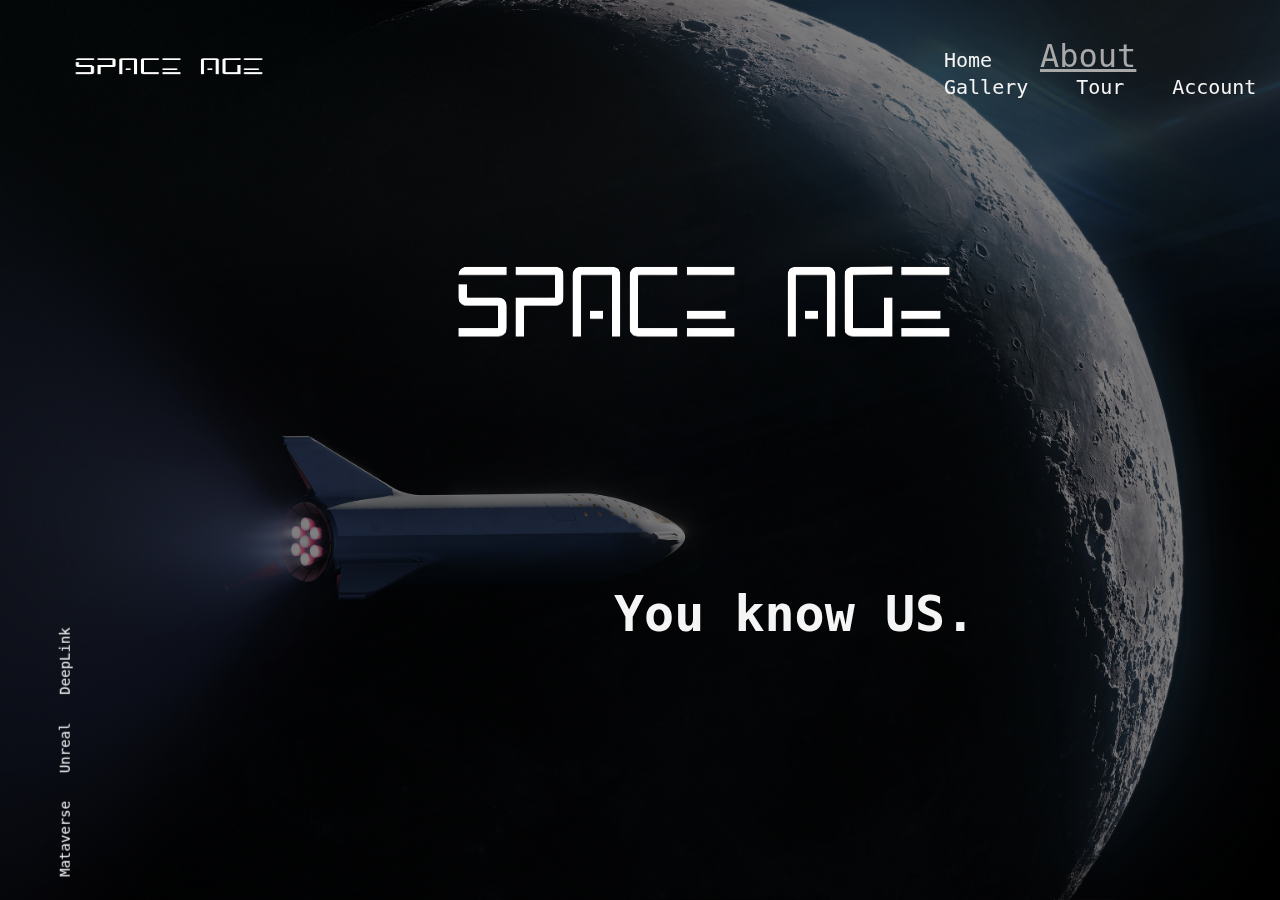
==== about.html @ a37f6cee "Crime" ====
<!DOCTYPE html>
<html>
<head>
	<meta charset="utf-8">
	<meta name="viewport" content="width=device-width, initial-scale=1">
	<link rel="shortcut icon" type="image/png" href="tab_logo.png">
	<link rel="stylesheet" type="text/css" href="about.style.css">
	<title>
		About Space Age
	</title>
</head>
<body>
	<div class="main">
		<div class="navbar">
			<img src="Space_Age_logo.png" class="logo">
			<nav>
				<ul>
					<li><a href="index.html" class="home">Home</a></li>
					<li><a href="about.html" class="about">About</a></li>
					<li><a href="gallery.html" class="gallery">Gallery</a></li>
					<li><a href="tour.html" class="tour">Tour</a></li>
					<li><a href="LogIn.html" class="account">Account</a></li>
				</ul>
			</nav>
			<img src="Space_Age_logo.png" class="rock">
		</div>
		<div class="content">
			<h3>You know US.</h3>
		</div>
		<div class="links">
			<a href="#" class="mata">Mataverse</a>
			<a href="#" class="unreal">Unreal</a>
			<a href="#" class="deeplink">DeepLink</a>
		</div>
	</div>
	<div>
		
	</div>
</body>
</html>
---- about.style.css ----
*{
	margin: 0;
	padding: 0;
	font-family: monospace;
	transition: .5s ease;
}
.main{
	height: 100vh;
	width: 100%;
	background-image: linear-gradient(rgba(0, 0, 0, .5),rgba(0, 0, 0, .5)) ,url(rock.jpg);
	background-position: center;
	background-size: cover;
	padding-right: 5%;
	padding-left: 5%;
	box-sizing: border-box;
	position: relative;
}
.navbar{
	width: 100%;
	height: 15vh;
	margin: auto;
	margin-left: 10px;
	display: flex;
	align-items: center;
	z-index: 1;
}
.logo{
	position: fixed;
	width: 190px;
	height: 30px;
	cursor: pointer;
}
nav{
	position: fixed;
	flex: 1;
	padding-left: 850px;	
}
nav ul li{
	display: inline-block;
	list-style: none;
	margin: 0 20px;
}
nav ul li a{
	letter-spacing: 0px;
	text-decoration: none;
	color: whitesmoke;
	font-size: 20px;
}
.home:hover{
	font-size: 22px;
	color: darkgrey;
	text-decoration: underline;
}
.tour:hover{
	font-size: 21px;
	color: darkgrey;
	text-decoration: underline;
}
.about{
	font-size: 32px;
	margin-left: 0px;
	margin-right: 0px;
	color: darkgrey;
	text-decoration: underline;
}
.account:hover{
	font-size: 21px;
	color: darkgrey;
	text-decoration: underline;
}
.gallery:hover{
	font-size: 21px;
	color: darkgrey;
	text-decoration: underline;
}
}
.content{
	margin-left: 250px;
	margin-top: 400px;
}
.content h3{
	margin-left: 550px;
	margin-top: 450px;
	font-size: 50px;
	color: whitesmoke;
}
.links{
	transform: rotate(-90deg);
	position: fixed;
	left: -70px;
	bottom: 150px;
	z-index: 1;
	/*
	scroll-behavior: ;*/
}
.links a{
	text-decoration: none;
	color: whitesmoke;
	padding-right: 20px;
	font-size: 14px;
}
.deeplink:hover{
	padding-right: 5px;
	padding-left: 5px;
	font-size: 18px;
	color: darkgrey;
}
.mata:hover{
	padding-right: 5px;
	padding-left: 5px;
	font-size: 18px;
	color: darkgrey;
}
.unreal:hover{
	padding-right: 5px;
	padding-left: 5px;
	font-size: 18px;
	color: darkgrey;
}
.rock{
		margin-top: 42%;
		margin-left: 33%;
}
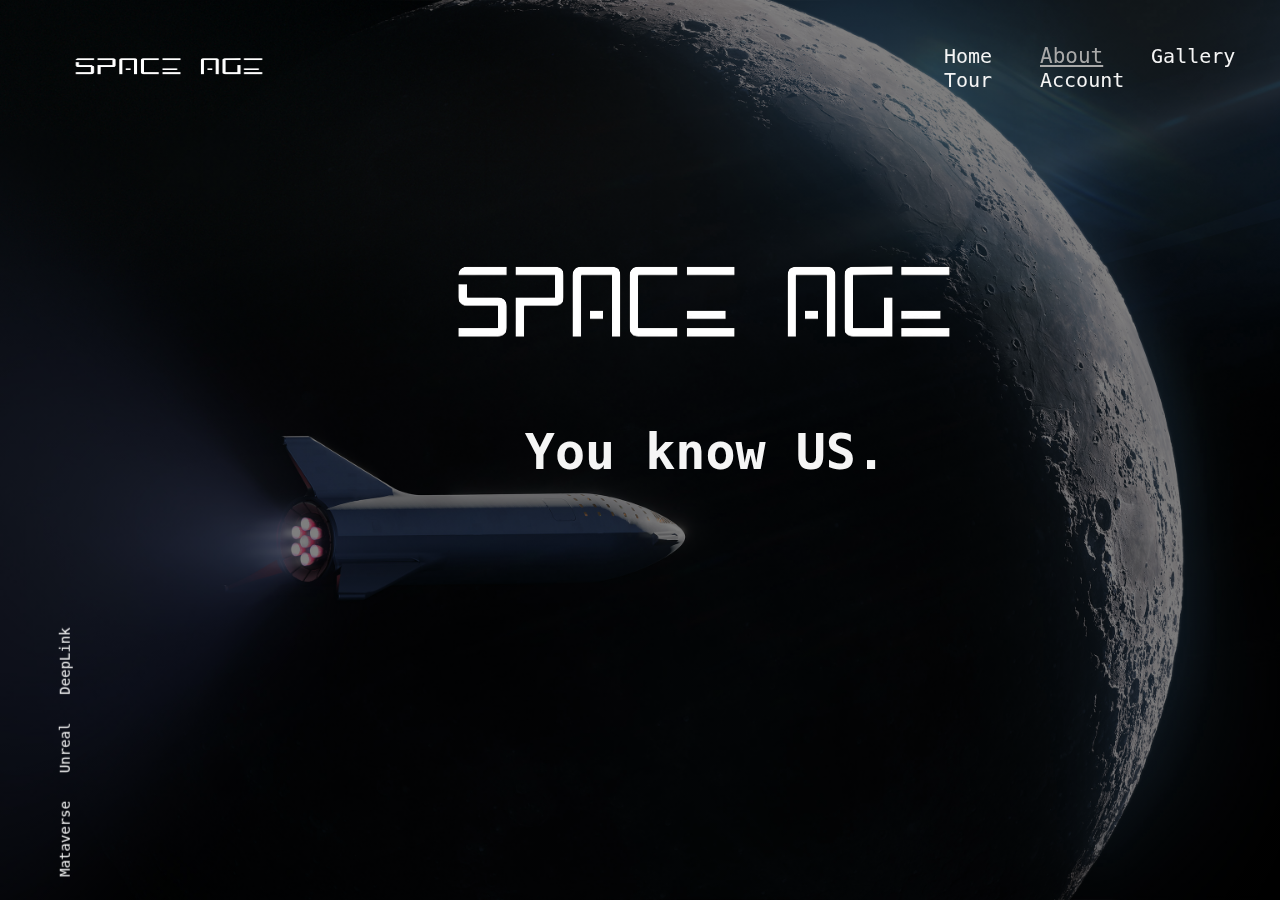
==== commit 02ec1a9b: "." ====
--- a/about.html
+++ b/about.html
@@ -3,8 +3,8 @@
 <head>
 	<meta charset="utf-8">
 	<meta name="viewport" content="width=device-width, initial-scale=1">
-	<link rel="shortcut icon" type="image/png" href="tab_logo.png">
-	<link rel="stylesheet" type="text/css" href="about.style.css">
+	<link rel="shortcut icon" type="image/png" href="image/tab_logo.png">
+	<link rel="stylesheet" type="text/css" href="css/about.style.css">
 	<title>
 		About Space Age
 	</title>
@@ -12,7 +12,7 @@
 <body>
 	<div class="main">
 		<div class="navbar">
-			<img src="Space_Age_logo.png" class="logo">
+			<img src="image/Space_Age_logo.png" class="logo">
 			<nav>
 				<ul>
 					<li><a href="index.html" class="home">Home</a></li>
@@ -22,7 +22,7 @@
 					<li><a href="LogIn.html" class="account">Account</a></li>
 				</ul>
 			</nav>
-			<img src="Space_Age_logo.png" class="rock">
+			<img src="image/Space_Age_logo.png" class="rock">
 		</div>
 		<div class="content">
 			<h3>You know US.</h3>
@@ -34,7 +34,6 @@
 		</div>
 	</div>
 	<div>
-		
 	</div>
 </body>
 </html>--- a/css/about.style.css
+++ b/css/about.style.css
@@ -0,0 +1,106 @@
+*{
+	margin: 0;
+	padding: 0;
+	font-family: monospace;
+	transition: .5s ease;
+}
+.main{
+	height: 100vh;
+	width: 100%;
+	background-image: linear-gradient(rgba(0, 0, 0, .5),rgba(0, 0, 0, .5)) ,url(../image/rock.jpg);
+	background-position: center;
+	background-size: cover;
+	padding-right: 5%;
+	padding-left: 5%;
+	box-sizing: border-box;
+	position: relative;
+}
+.navbar{
+	width: 100%;
+	height: 15vh;
+	margin: auto;
+	margin-left: 10px;
+	display: flex;
+	align-items: center;
+	z-index: 1;
+}
+.logo{
+	position: fixed;
+	width: 190px;
+	height: 30px;
+	cursor: pointer;
+}
+nav{
+	position: fixed;
+	flex: 1;
+	padding-left: 850px;	
+}
+nav ul li{
+	display: inline-block;
+	list-style: none;
+	margin: 0 20px;
+}
+nav ul li a{
+	letter-spacing: 0px;
+	text-decoration: none;
+	color: whitesmoke;
+	font-size: 20px;
+}
+nav ul li a:hover{
+	font-size: 21px;
+	color: darkgrey;
+}
+.about{
+	font-size: 21px;
+	margin-left: 0px;
+	margin-right: 0px;
+	color: darkgrey;
+	text-decoration: underline;
+}
+/* .content{
+	margin-left: 250px;
+	margin-top: 400px;
+} */
+.content h3{
+	margin-left: 40%;
+	margin-top: 25%;
+	font-size: 50px;
+	color: whitesmoke;
+}
+.links{
+	transform: rotate(-90deg);
+	position: fixed;
+	left: -70px;
+	bottom: 150px;
+	z-index: 1;
+	/*
+	scroll-behavior: ;*/
+}
+.links a{
+	text-decoration: none;
+	color: whitesmoke;
+	padding-right: 20px;
+	font-size: 14px;
+}
+.deeplink:hover{
+	padding-right: 5px;
+	padding-left: 5px;
+	font-size: 18px;
+	color: darkgrey;
+}
+.mata:hover{
+	padding-right: 5px;
+	padding-left: 5px;
+	font-size: 18px;
+	color: darkgrey;
+}
+.unreal:hover{
+	padding-right: 5px;
+	padding-left: 5px;
+	font-size: 18px;
+	color: darkgrey;
+}
+.rock{
+		margin-top: 42%;
+		margin-left: 33%;
+}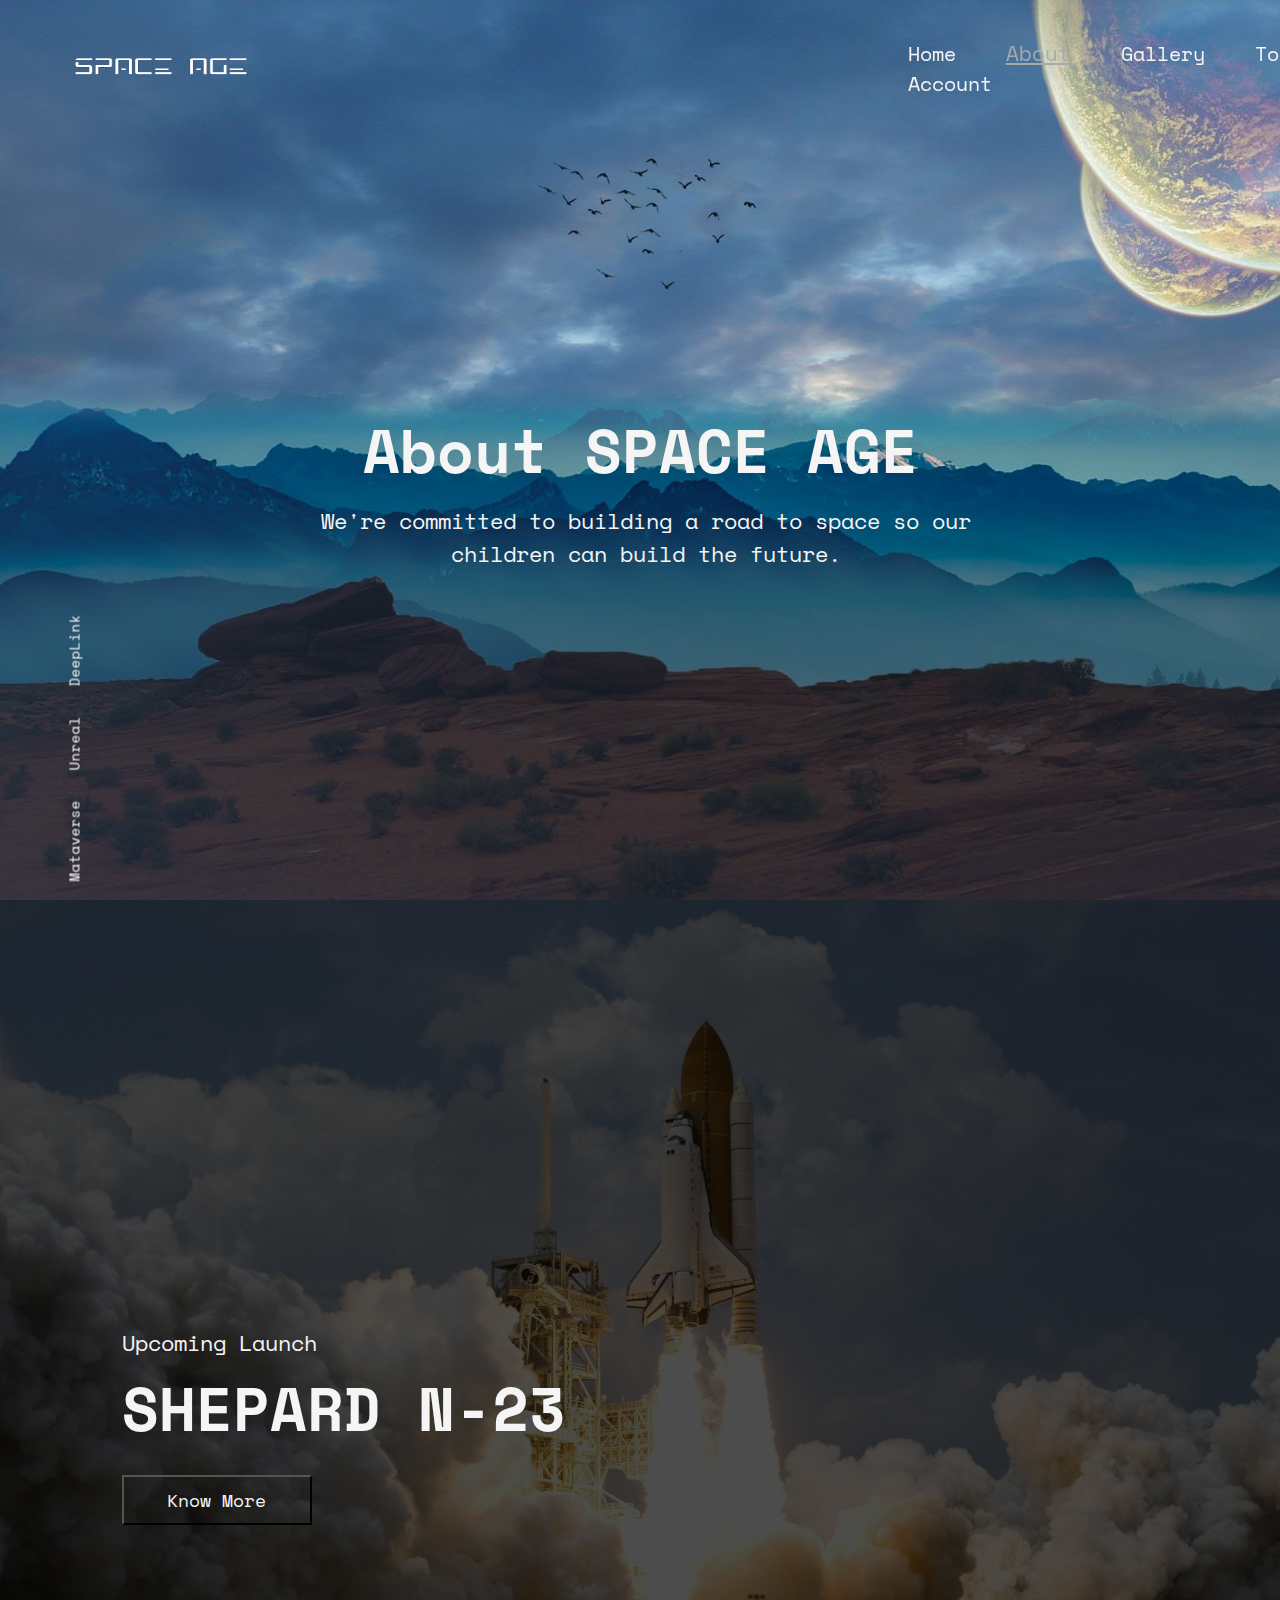
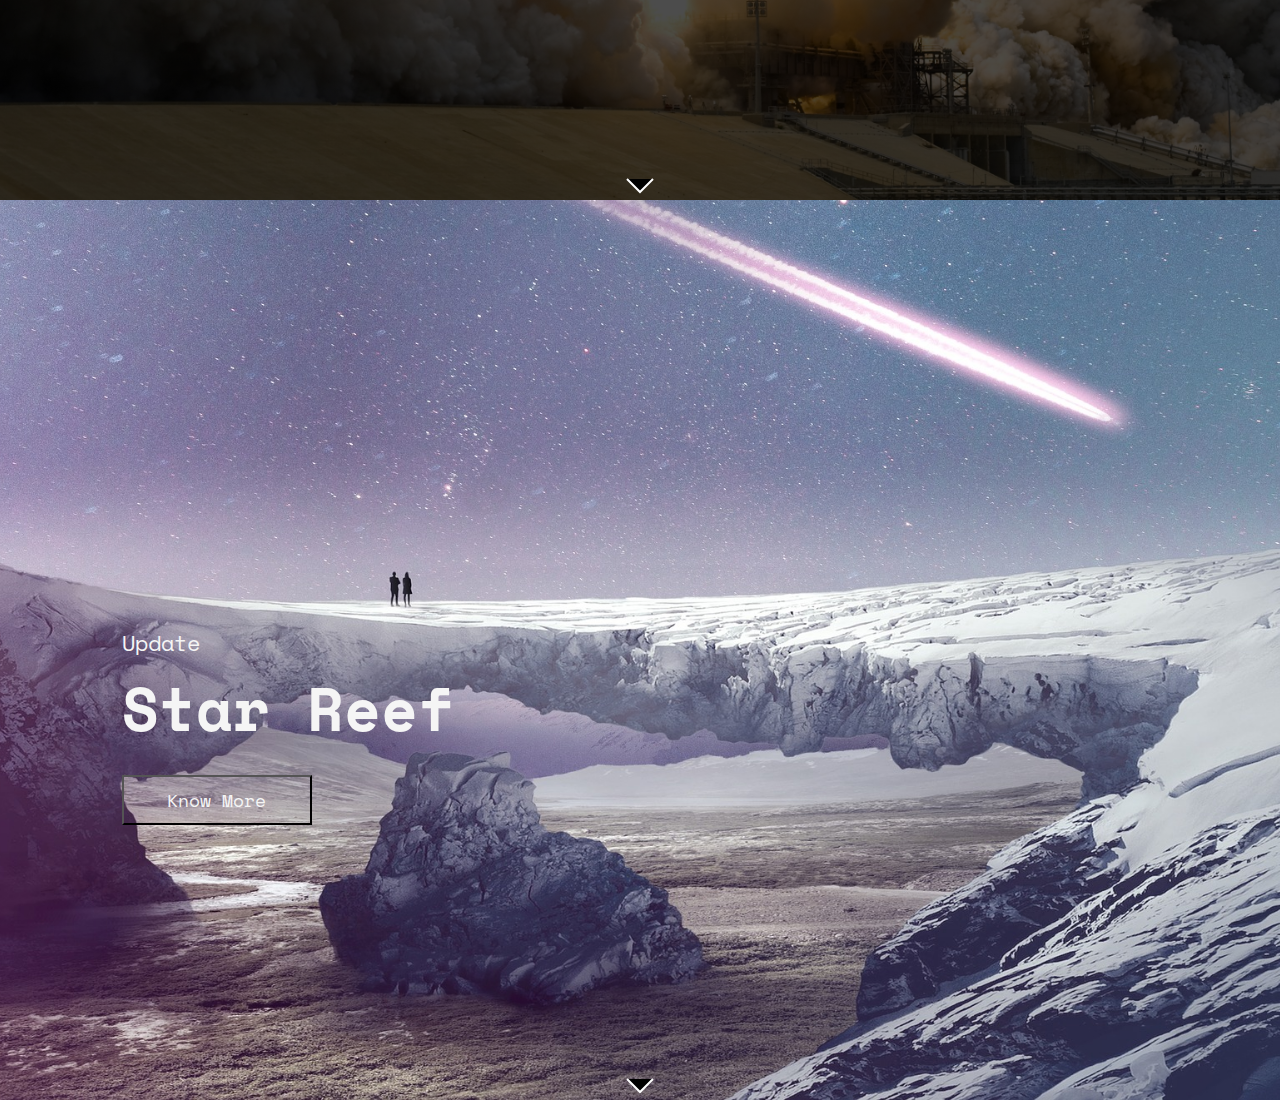
==== commit 4b9fe519: "Font Changed" ====
--- a/about.html
+++ b/about.html
@@ -5,13 +5,16 @@
 	<meta name="viewport" content="width=device-width, initial-scale=1">
 	<link rel="shortcut icon" type="image/png" href="image/tab_logo.png">
 	<link rel="stylesheet" type="text/css" href="css/about.style.css">
+	<link rel="preconnect" href="https://fonts.googleapis.com">
+	<link rel="preconnect" href="https://fonts.gstatic.com" crossorigin>
+	<link href="https://fonts.googleapis.com/css2?family=Space+Mono:ital,wght@0,400;0,700;1,400&display=swap" rel="stylesheet">
 	<title>
 		About Space Age
 	</title>
 </head>
 <body>
-	<div class="main">
-		<div class="navbar">
+    <section class="header">
+        <div class="navbar" id="nav">
 			<img src="image/Space_Age_logo.png" class="logo">
 			<nav>
 				<ul>
@@ -22,18 +25,57 @@
 					<li><a href="LogIn.html" class="account">Account</a></li>
 				</ul>
 			</nav>
-			<img src="image/Space_Age_logo.png" class="rock">
 		</div>
-		<div class="content">
-			<h3>You know US.</h3>
-		</div>
+            <div class="contentsec --center">
+				<h1>About SPACE AGE</h1>
+				<p>We're committed to building a road to space so our children can build the future.</p>
+                <!-- <img src="image/Space_Age_logo.png" alt=""> -->
+            </div>
 		<div class="links">
 			<a href="#" class="mata">Mataverse</a>
 			<a href="#" class="unreal">Unreal</a>
 			<a href="#" class="deeplink">DeepLink</a>
 		</div>
-	</div>
-	<div>
-	</div>
+    </section>
+    <section class="sec">
+        <div class="contentsec">
+            <p>Upcoming Launch</p>
+            <h1>SHEPARD N-23</h1>
+            <a href=""><button class="btn">Know More</button></a>
+            <div class="scrollme">
+                <svg width="30px" height="20px">
+                <path stroke="#ffffff" stroke-width="2px" d="M2.000,5.000 L15.000,18.000 L28.000,5.000 "></path>
+                </svg>
+            </div>
+        </div>
+    </section>
+    <section class="sec --II">
+        <div class="contentsec">
+            <p>Update</p>
+            <h1>Star Reef</h1>
+            <a href=""><button class="btn">Know More</button></a>
+            <div class="scrollme">
+                <svg width="30px" height="20px">
+                <path stroke="#ffffff" stroke-width="2px" d="M2.000,5.000 L15.000,18.000 L28.000,5.000 "></path>
+                </svg>
+            </div>
+        </div>
+    </section>
+    <script type="text/javascript">
+		{
+			var blur_it = document.getElementById("nav");
+			var lastscroll = window.screenY;
+			window.addEventListener("scroll", () =>{
+			if (lastscroll<window.scrollY){
+				console.log("lastscroll");
+				blur_it.classList.add("navbar--hidden")
+			}
+			else{
+				blur_it.classList.remove("navbar--hidden")
+			}
+			lastscroll = window.screenY;
+			})
+	}
+	</script>
 </body>
 </html>--- a/css/about.style.css
+++ b/css/about.style.css
@@ -1,39 +1,40 @@
 *{
 	margin: 0;
 	padding: 0;
-	font-family: monospace;
+	font-family: 'Space Mono', monospace;
 	transition: .5s ease;
 }
-.main{
-	height: 100vh;
+.header{
+    height: 100vh;
 	width: 100%;
-	background-image: linear-gradient(rgba(0, 0, 0, .5),rgba(0, 0, 0, .5)) ,url(../image/rock.jpg);
+	background-image: url(../image/aboutusBG.jpg);
 	background-position: center;
 	background-size: cover;
 	padding-right: 5%;
 	padding-left: 5%;
 	box-sizing: border-box;
 	position: relative;
+
 }
+
 .navbar{
+    position: fixed;
 	width: 100%;
 	height: 15vh;
-	margin: auto;
+	padding-top: 0;
 	margin-left: 10px;
 	display: flex;
 	align-items: center;
-	z-index: 1;
+    z-index: 1;
 }
 .logo{
-	position: fixed;
 	width: 190px;
 	height: 30px;
 	cursor: pointer;
 }
-nav{
-	position: fixed;
+nav ul{
 	flex: 1;
-	padding-left: 850px;	
+	margin-left: 640px;	
 }
 nav ul li{
 	display: inline-block;
@@ -46,10 +47,6 @@
 	color: whitesmoke;
 	font-size: 20px;
 }
-nav ul li a:hover{
-	font-size: 21px;
-	color: darkgrey;
-}
 .about{
 	font-size: 21px;
 	margin-left: 0px;
@@ -57,24 +54,93 @@
 	color: darkgrey;
 	text-decoration: underline;
 }
-/* .content{
-	margin-left: 250px;
-	margin-top: 400px;
-} */
-.content h3{
-	margin-left: 40%;
-	margin-top: 25%;
-	font-size: 50px;
+nav ul li a:hover{
+	font-size: 21px;
+	color: darkgrey;
+	text-decoration: underline;
+}
+
+.navbar--hidden{
+    position: fixed;
+    z-index: 1;
+	opacity: 0;
+}
+.sec{
+    height: 100vh;
+	width: 100%;
+	background-image:linear-gradient(45deg, rgba(0, 0, 0, 0.7), rgba(0, 0, 0, 0.7)),url(../image/upcoming_launch.jpg);
+	background-position: center;
+	background-size: cover;
+	padding-right: 5%;
+	padding-left: 5%;
+	box-sizing: border-box;
+	position: relative;
+    border-top: 10px;
+}
+.--II{
+    background-image: url(../image/ORBITALREEF.jpg);
+}
+.contentsec{
+    color: whitesmoke;
+	font-size: 30px;
+	padding-left: 5%;
+	padding-top: 37%;
+}
+h1{
+	font-size: 60px;
+}
+p{
+	font-size: 22px;
+	font-weight: 100;
+	margin-top: 0;
+	margin-bottom: 5px;
+}
+.--center h1{
+	position: absolute;
+  	top: 50%;
+  	left: 50%;
+  	transform: translate(-50%, -50%);
+}.--center p{
+	text-align: center;
+	position: absolute;
+  	top: 60%;
+  	left: 45%;
+  	transform: translate(-40%, -55%);
+}
+button{
+	transition: .5s;
+	height: 50px;
+	width: 190px;
+	margin-top: 2%;
+	background: transparent;
+	font-size: 18px;
 	color: whitesmoke;
 }
+a button:hover{
+	color: black;
+	font-size: 20px;
+	background-color: hsl(0, 0%, 96%);
+    border-radius: 20px;
+}
+
+.scrollme{
+	position: absolute;
+    left: 50%;
+    bottom: 20px;
+    width: 30px;
+    height: 20px;
+    margin: 0 0 0 -15px;
+	animation-name: down;
+	animation-iteration-count: infinite;
+	animation-duration: 5s;
+}
+
 .links{
 	transform: rotate(-90deg);
 	position: fixed;
 	left: -70px;
 	bottom: 150px;
-	z-index: 1;
-	/*
-	scroll-behavior: ;*/
+    z-index: 1;
 }
 .links a{
 	text-decoration: none;
@@ -100,7 +166,20 @@
 	font-size: 18px;
 	color: darkgrey;
 }
-.rock{
-		margin-top: 42%;
-		margin-left: 33%;
+@keyframes down{
+	0% {
+        transform: translateY(0px);
+    }
+    25% {
+        transform: translateY(-10px);
+    }
+    50% {
+        transform: translateY(0px);
+    }
+    75% {
+        transform: translateY(-10px);
+    }
+    100% {
+        transform: translateY(0px);
+    }
 }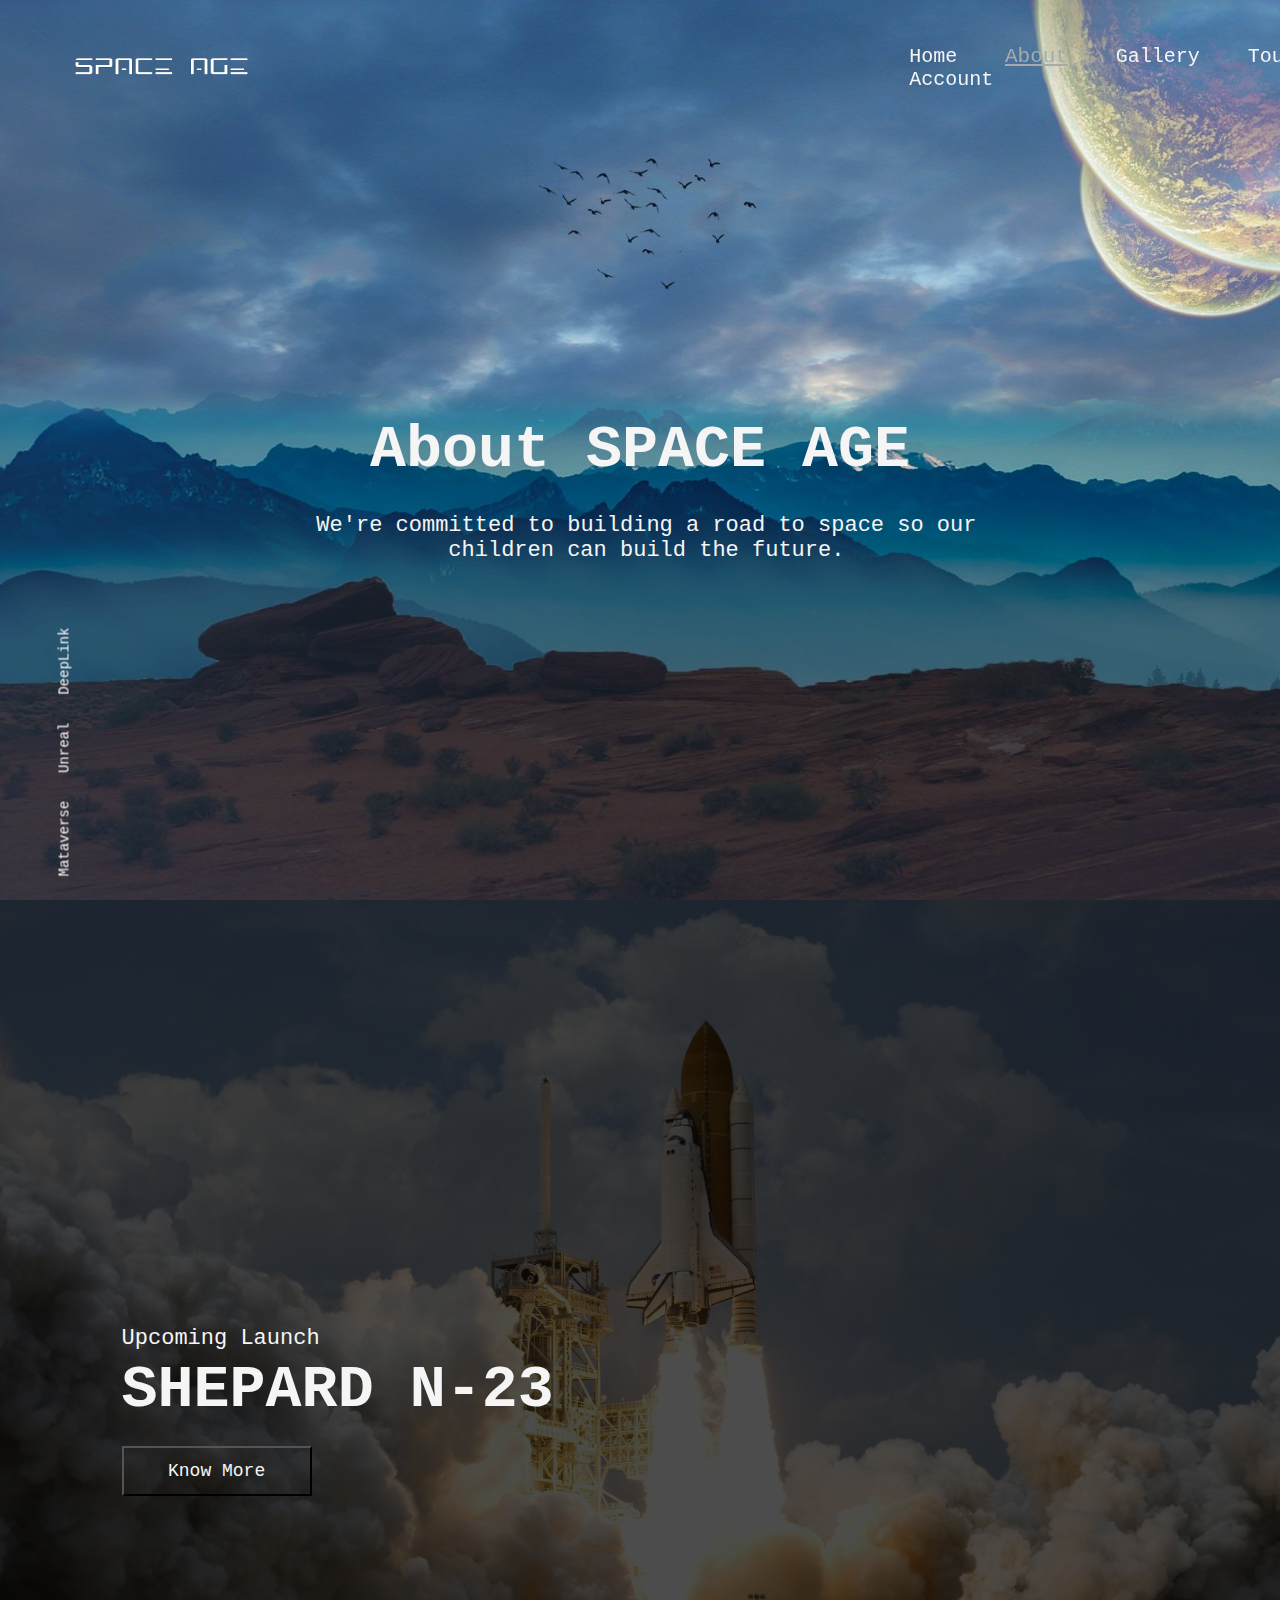
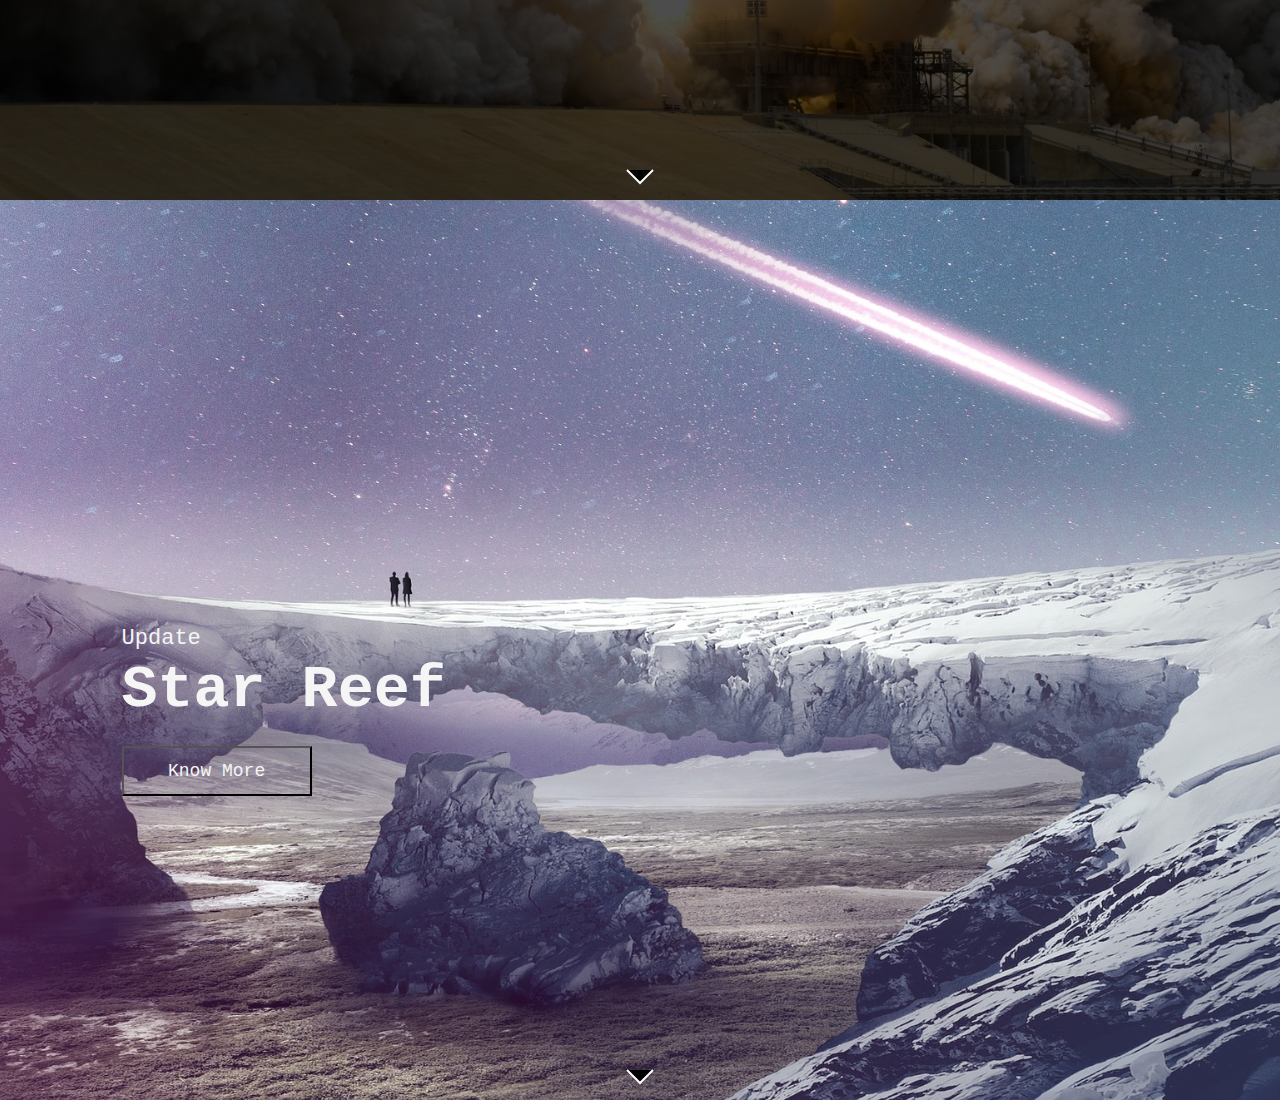
==== commit fbc12838: "Changes to be committed: 	modified:   LogIn.html 	modified:   about.html 	modified:   css/about.styl" ====
--- a/about.html
+++ b/about.html
@@ -5,9 +5,6 @@
 	<meta name="viewport" content="width=device-width, initial-scale=1">
 	<link rel="shortcut icon" type="image/png" href="image/tab_logo.png">
 	<link rel="stylesheet" type="text/css" href="css/about.style.css">
-	<link rel="preconnect" href="https://fonts.googleapis.com">
-	<link rel="preconnect" href="https://fonts.gstatic.com" crossorigin>
-	<link href="https://fonts.googleapis.com/css2?family=Space+Mono:ital,wght@0,400;0,700;1,400&display=swap" rel="stylesheet">
 	<title>
 		About Space Age
 	</title>
--- a/css/about.style.css
+++ b/css/about.style.css
@@ -1,7 +1,7 @@
 *{
 	margin: 0;
 	padding: 0;
-	font-family: 'Space Mono', monospace;
+	font-family: monospace;
 	transition: .5s ease;
 }
 .header{
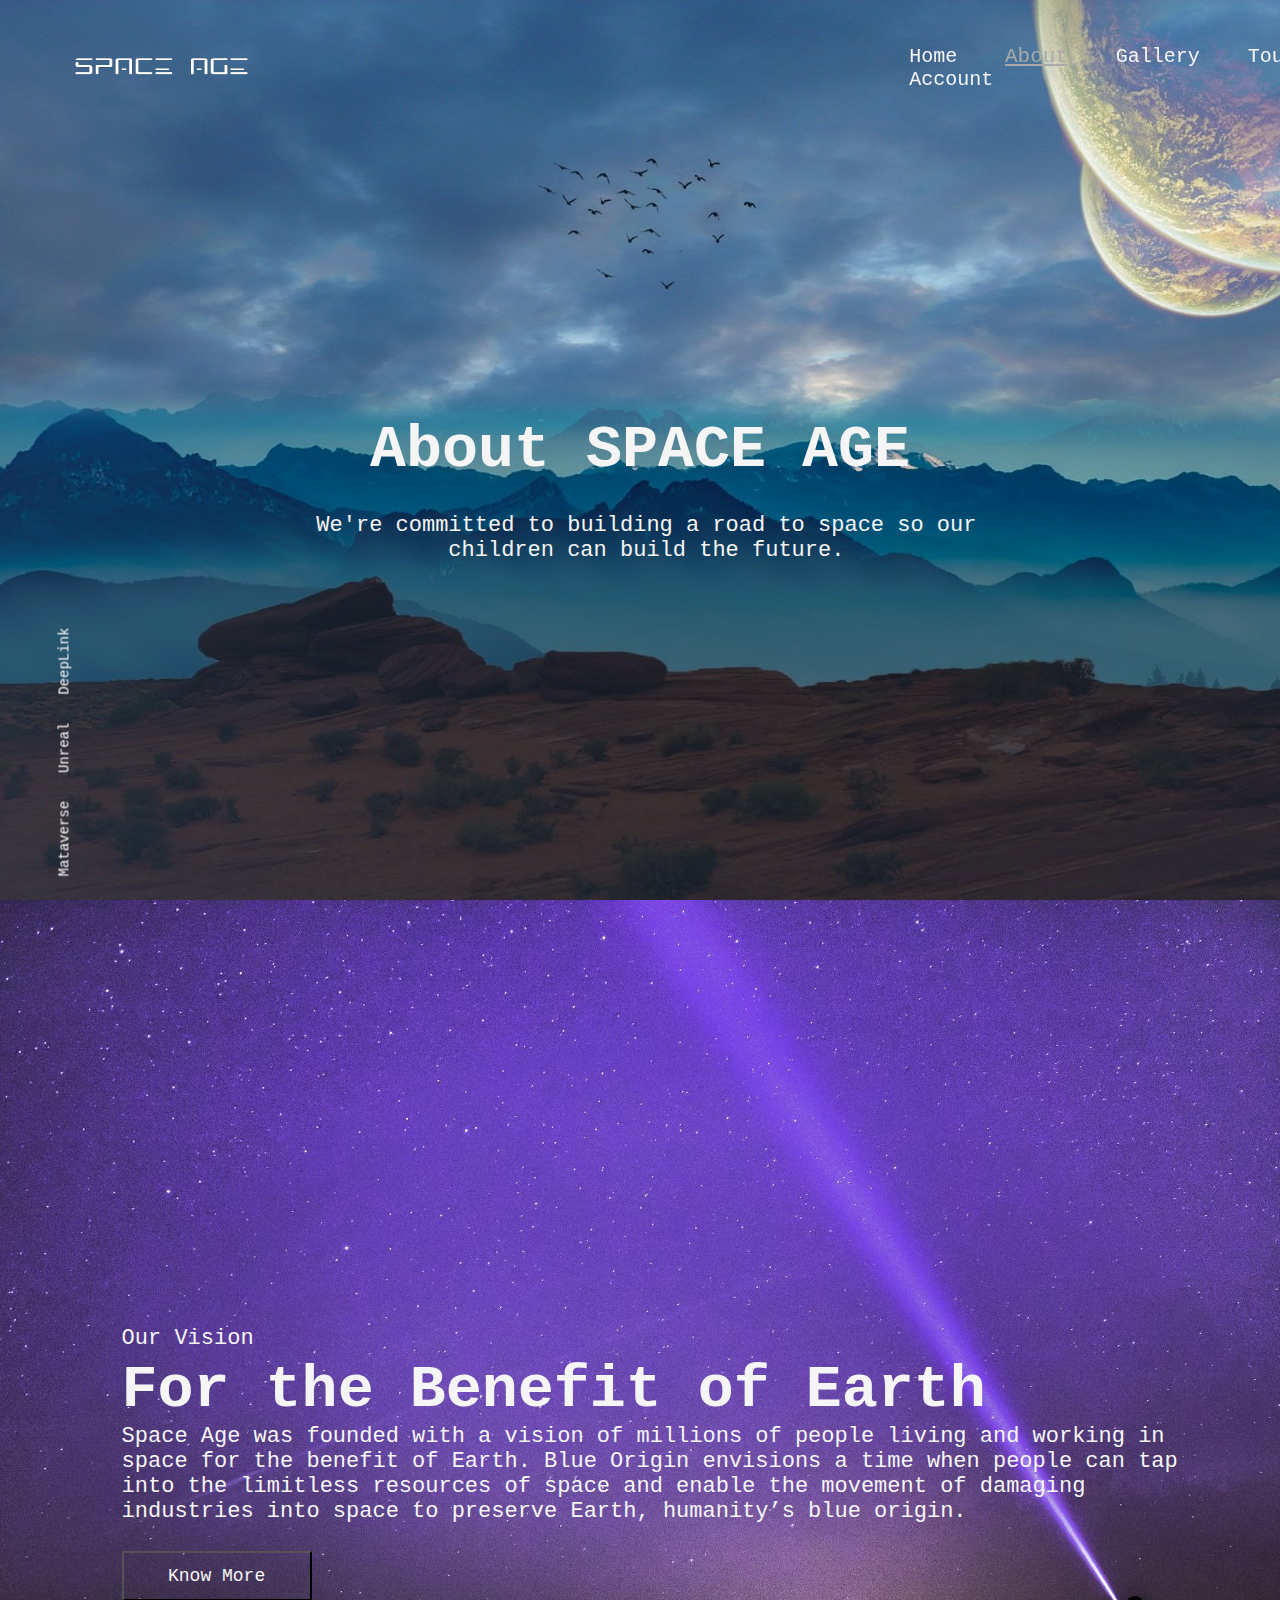
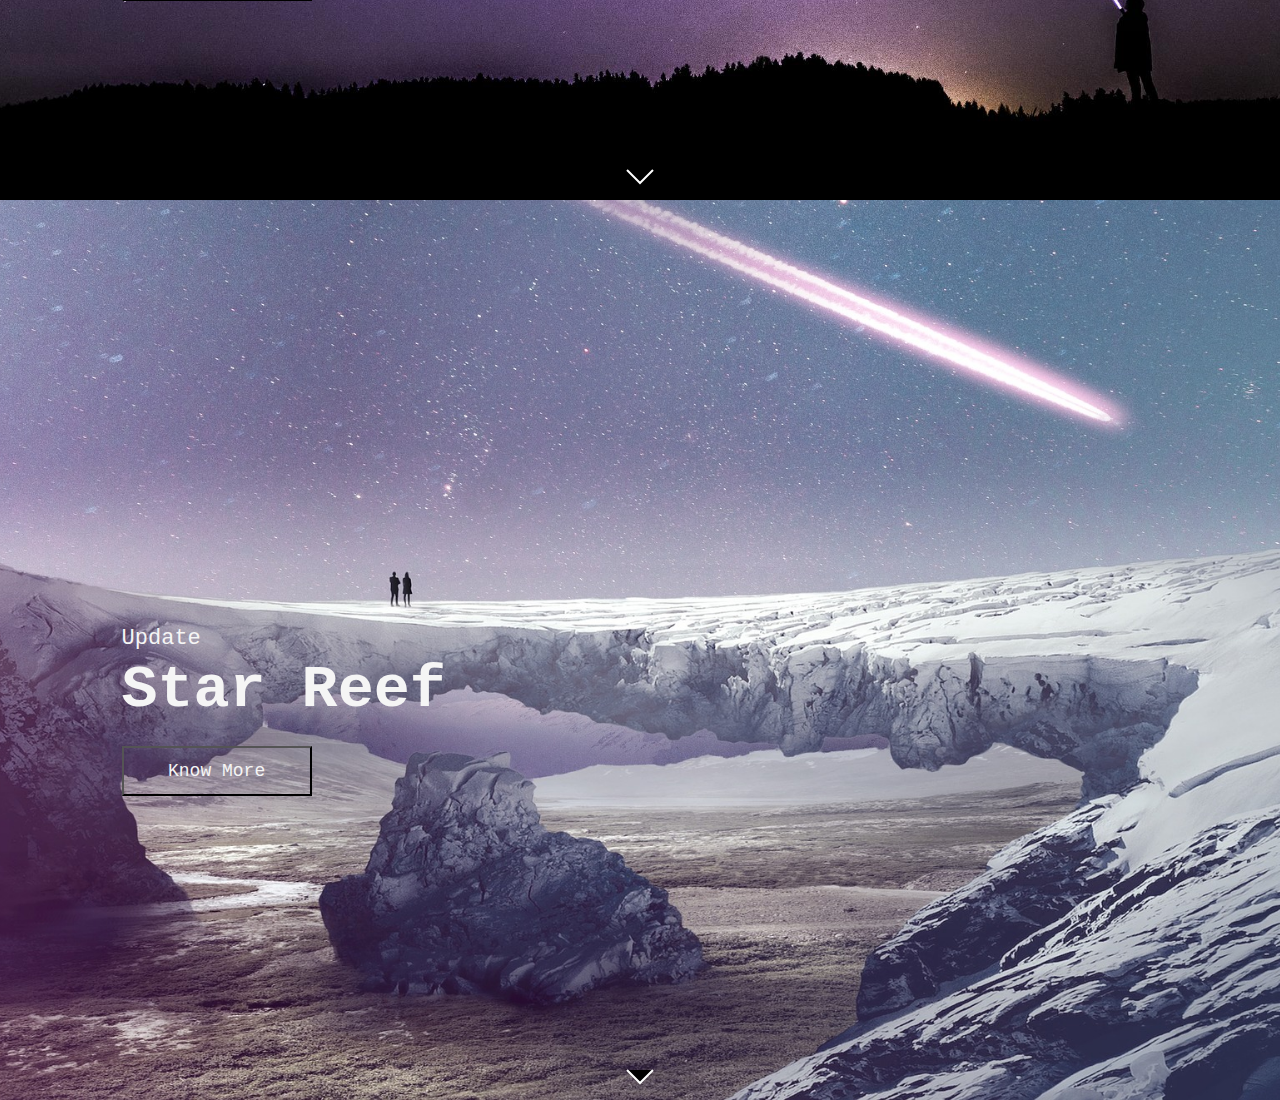
==== commit 96ee3370: "." ====
--- a/about.html
+++ b/about.html
@@ -36,8 +36,9 @@
     </section>
     <section class="sec">
         <div class="contentsec">
-            <p>Upcoming Launch</p>
-            <h1>SHEPARD N-23</h1>
+            <p>Our Vision</p>
+            <h1>For the Benefit of Earth</h1>
+			<p>Space Age was founded with a vision of millions of people living and working in space for the benefit of Earth. Blue Origin envisions a time when people can tap into the limitless resources of space and enable the movement of damaging industries into space to preserve Earth, humanity’s blue origin.</p>
             <a href=""><button class="btn">Know More</button></a>
             <div class="scrollme">
                 <svg width="30px" height="20px">
--- a/css/about.style.css
+++ b/css/about.style.css
@@ -3,6 +3,9 @@
 	padding: 0;
 	font-family: monospace;
 	transition: .5s ease;
+}
+*::-webkit-scrollbar {
+    display: none;
 }
 .header{
     height: 100vh;
@@ -68,7 +71,7 @@
 .sec{
     height: 100vh;
 	width: 100%;
-	background-image:linear-gradient(45deg, rgba(0, 0, 0, 0.7), rgba(0, 0, 0, 0.7)),url(../image/upcoming_launch.jpg);
+	background-image: url(../image/aboutusBG2.jpg);
 	background-position: center;
 	background-size: cover;
 	padding-right: 5%;
@@ -166,6 +169,7 @@
 	font-size: 18px;
 	color: darkgrey;
 }
+
 @keyframes down{
 	0% {
         transform: translateY(0px);
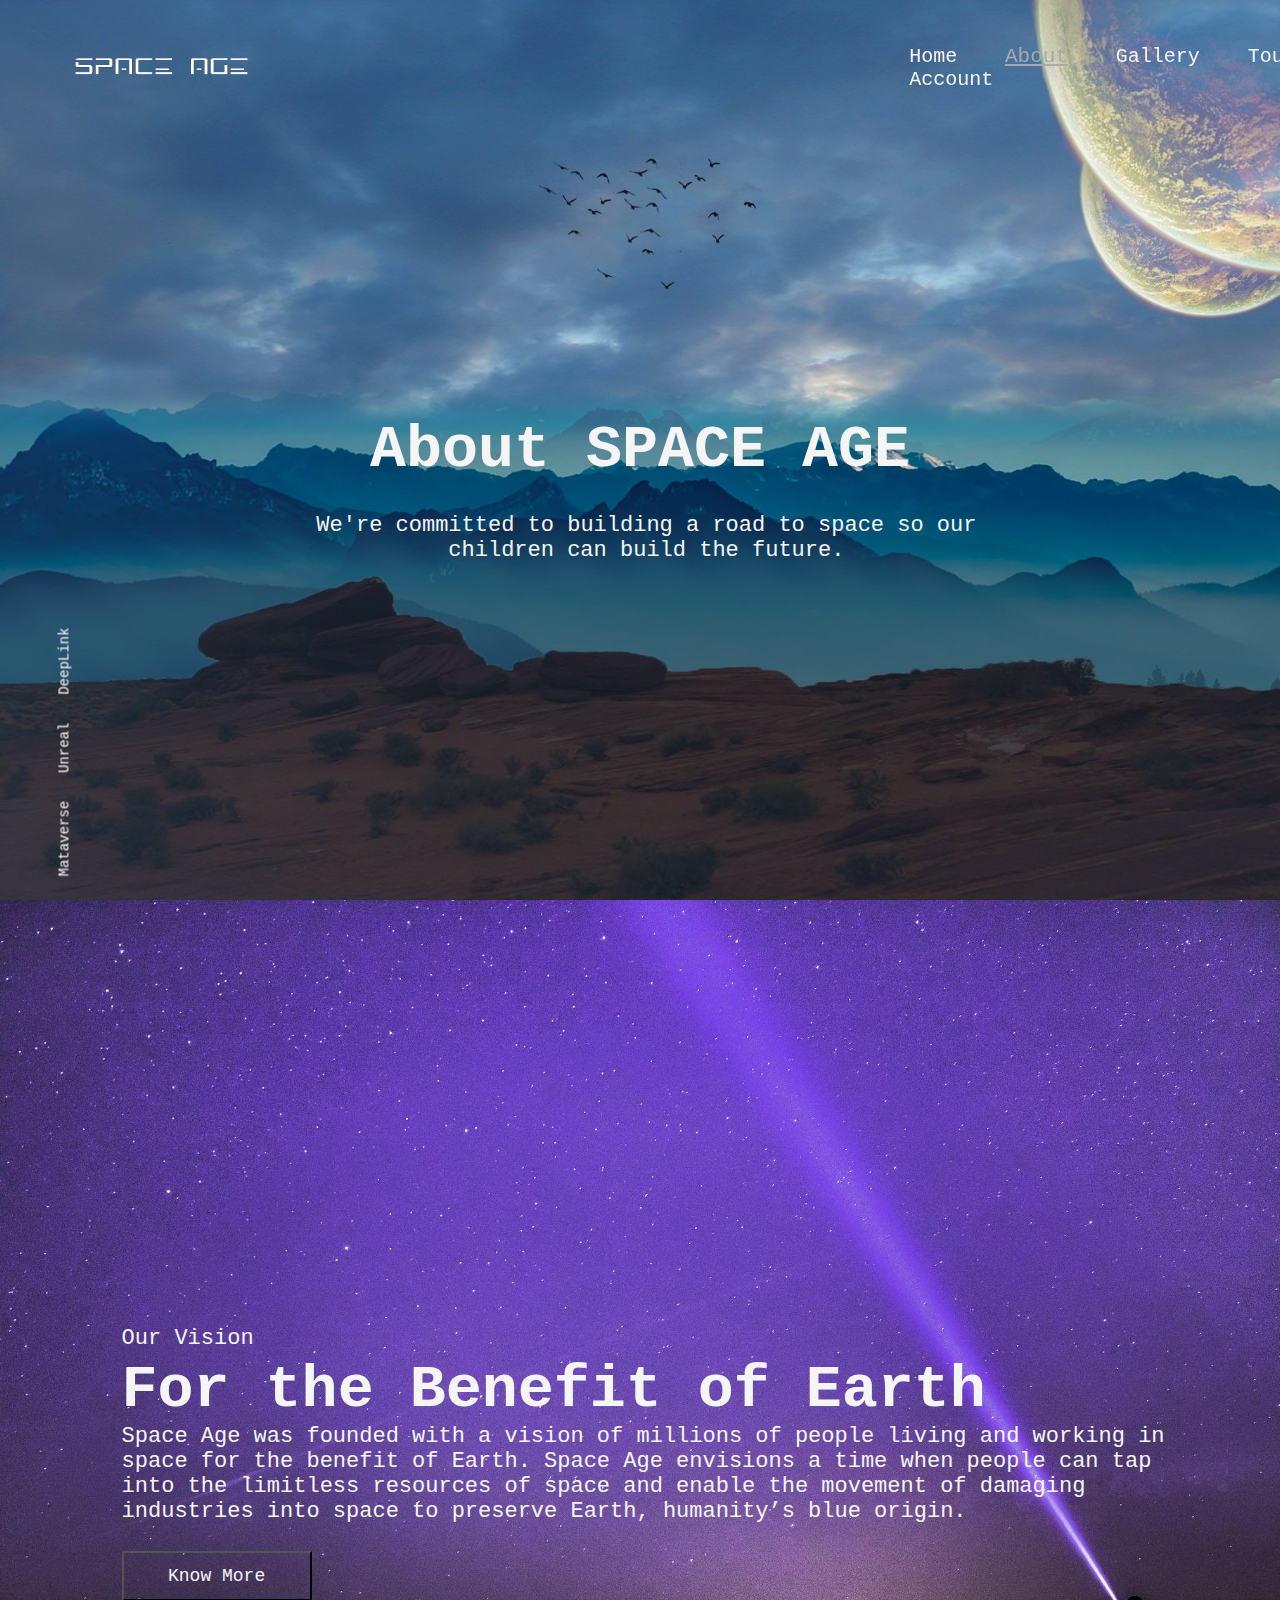
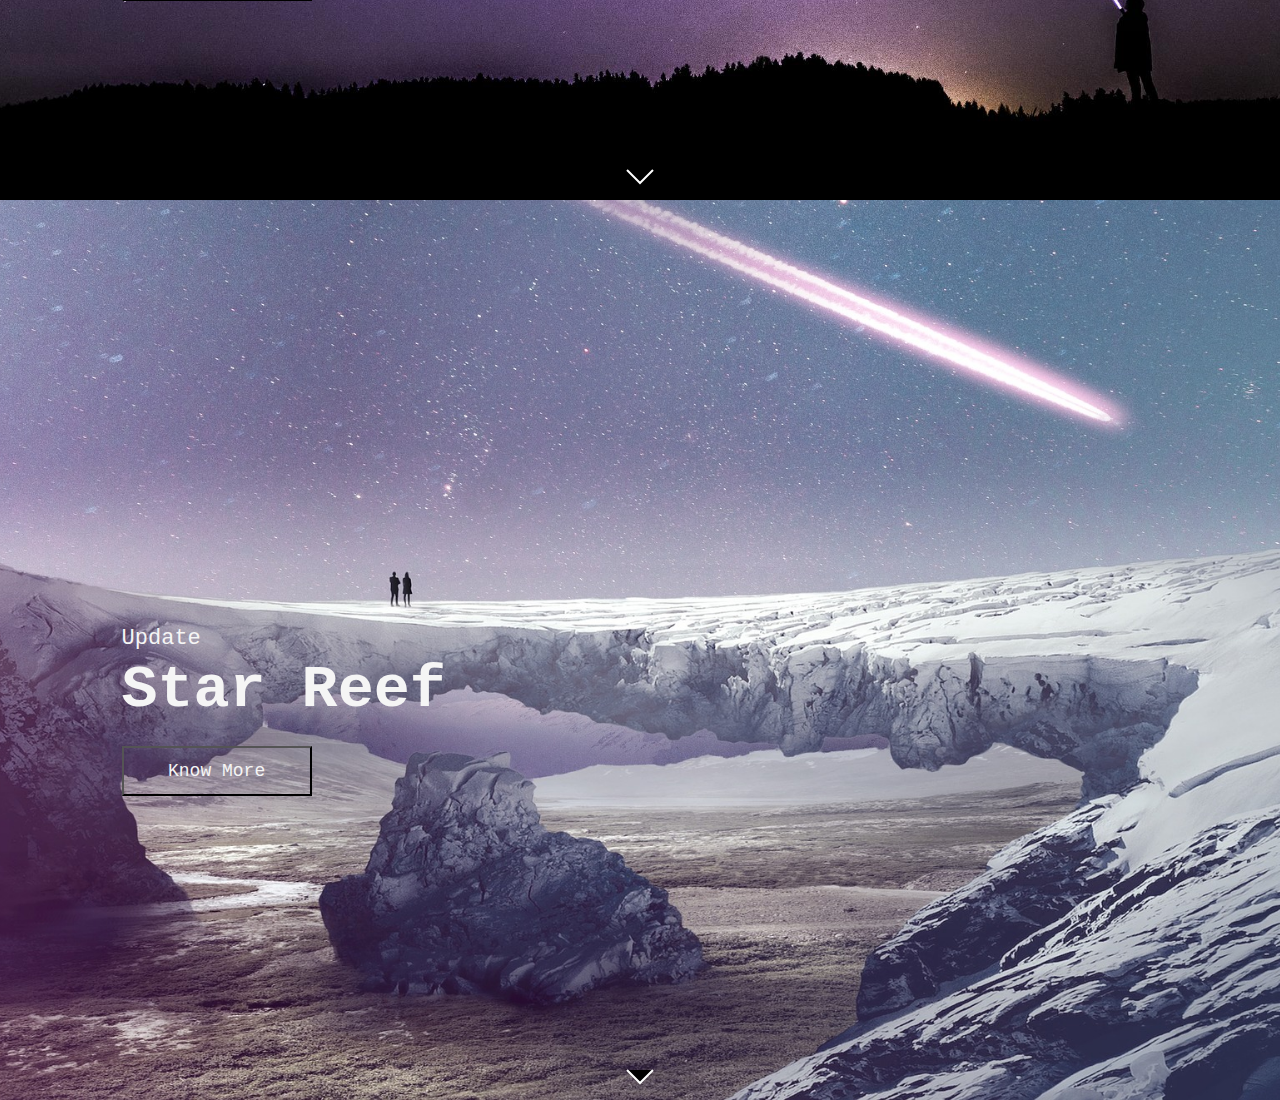
==== commit f6316576: "." ====
--- a/about.html
+++ b/about.html
@@ -38,7 +38,7 @@
         <div class="contentsec">
             <p>Our Vision</p>
             <h1>For the Benefit of Earth</h1>
-			<p>Space Age was founded with a vision of millions of people living and working in space for the benefit of Earth. Blue Origin envisions a time when people can tap into the limitless resources of space and enable the movement of damaging industries into space to preserve Earth, humanity’s blue origin.</p>
+			<p>Space Age was founded with a vision of millions of people living and working in space for the benefit of Earth. Space Age envisions a time when people can tap into the limitless resources of space and enable the movement of damaging industries into space to preserve Earth, humanity’s blue origin.</p>
             <a href=""><button class="btn">Know More</button></a>
             <div class="scrollme">
                 <svg width="30px" height="20px">
